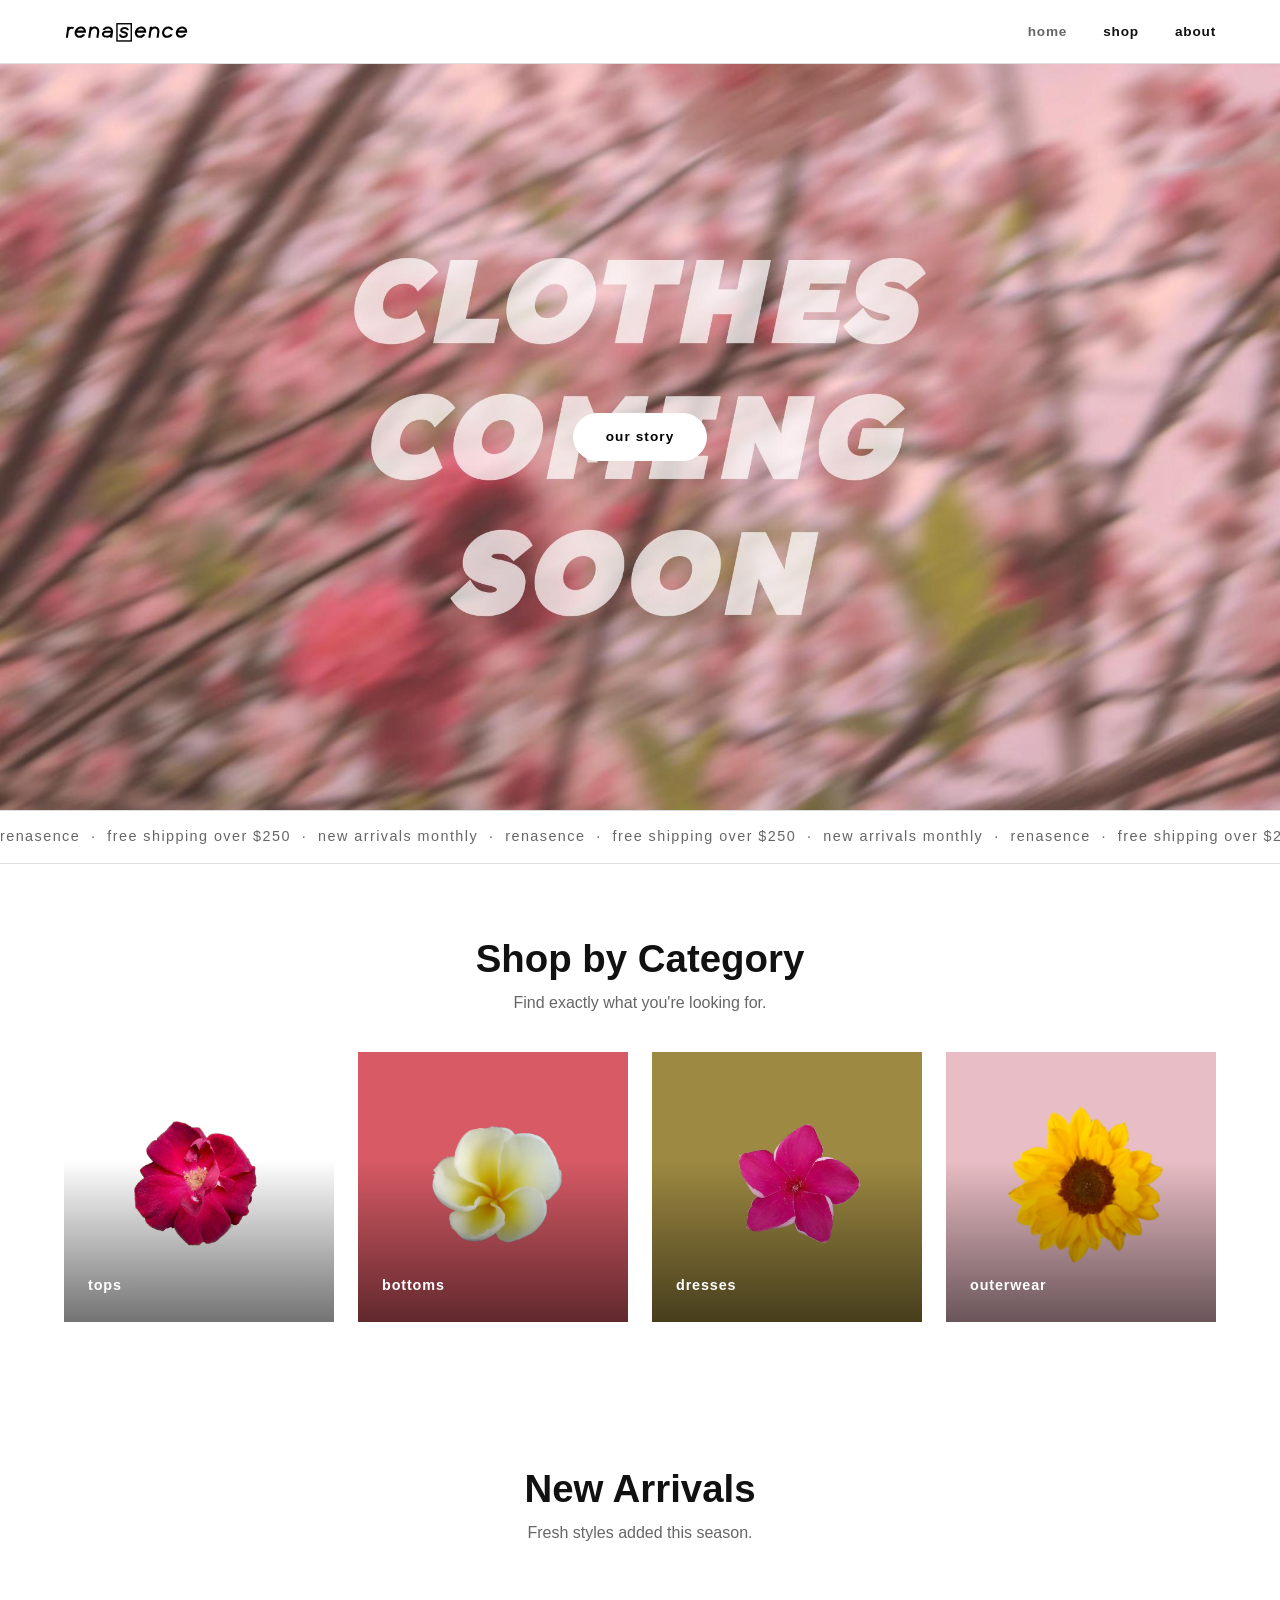
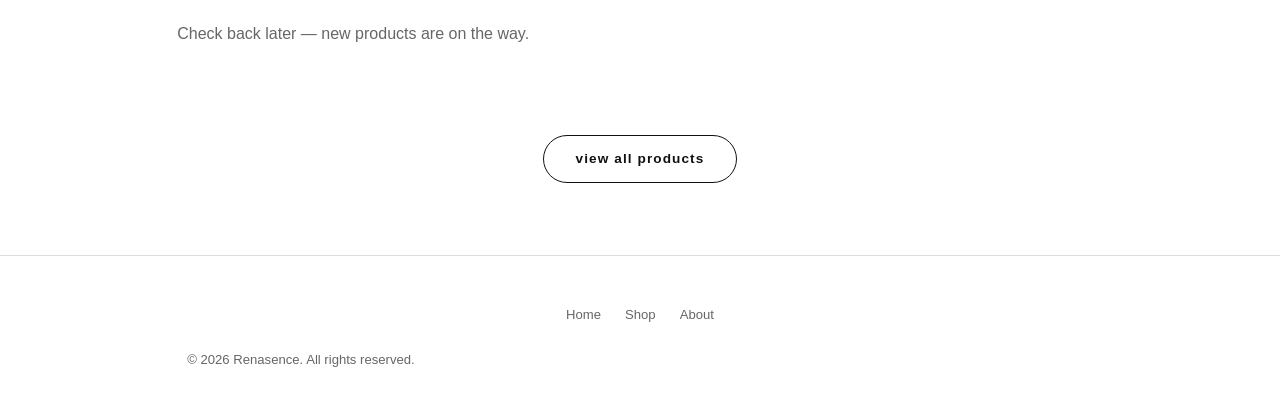
==== index.html @ adf79dcd "Update product card template and add no-results message Removed commented-out product card template " ====
<!DOCTYPE html>
<html lang="en">
<head>
  <meta charset="UTF-8">
  <meta name="viewport" content="width=device-width, initial-scale=1.0">

  <!-- Page title shown in the browser tab -->
  <title>Renasence</title>

  <!-- SEO description (shown in Google search results) -->
  <meta name="description" content="Discover Renasence's fashion with upcycled and carefully crafted clothing">

  <!-- Google Fonts — change these to any fonts you prefer.
       Visit fonts.google.com, pick fonts, and replace the URL below. -->
  <link rel="preconnect" href="https://fonts.googleapis.com">
  <link rel="preconnect" href="https://fonts.gstatic.com" crossorigin>
  <link href="https://fonts.googleapis.com/css2?family=Cormorant+Garamond:wght@300;400;500&family=Jost:wght@300;400;500&display=swap" rel="stylesheet">

  <!-- Shared styles — load first -->
  <link rel="stylesheet" href="style.css">
  <!-- Home-specific styles -->
  <link rel="stylesheet" href="home.css">

  <!-- Favicon: replace with your own icon file -->
  <!-- <link rel="icon" href="images/favicon.ico"> -->
</head>
<body>


  <!-- ============================================================
       NAVIGATION
       Shared across all pages. Update links to match your pages.
       .active class is added automatically by main.js
       ============================================================ -->
  <nav class="nav">
    <div class="container">

      <!-- Logo — links to home page. To resize, change height in style.css .nav-logo -->
      <a href="index.html" class="nav-brand" aria-label="Home">
        <img src="renasence_classic.svg" alt="Renasence" class="nav-logo">
      </a>

      <!-- Desktop navigation links -->
      <ul class="nav-links">
        <li><a href="index.html">Home</a></li>
        <li><a href="products.html">Shop</a></li>
        <li><a href="about.html">About</a></li>
        <!-- Add more pages here as needed -->
      </ul>

      <!-- Hamburger button — visible only on mobile -->
      <button class="nav-toggle" aria-label="Toggle navigation" aria-expanded="false">
        <span></span>
        <span></span>
        <span></span>
      </button>

    </div>
  </nav><!-- /nav -->


  <main>

    <!-- ============================================================
         HERO SECTION
         Full-screen banner. Replace the background-color in home.css
         with background-image: url('images/your-hero.jpg') and
         update the heading and paragraph text below.
         ============================================================ -->
    <section class="hero">
      <div class="hero-content">
        <div class="hero-actions">
          <!-- Primary CTA — links to the shop -->
          <!-- <a href="products.html" class="btn btn-light">Shop Now</a> -->
          <!-- Secondary CTA — optional; links to about page -->
          <a href="about.html" class="btn btn-light">Our Story</a>
        </div>
      </div>
    </section><!-- /hero -->


    <!-- ============================================================
         MARQUEE STRIP  (optional branding element)
         The text is doubled so the animation loops seamlessly.
         To remove this section, delete the entire <div> block.
         ============================================================ -->
    <div class="brand-strip" aria-hidden="true">
      <!-- Duplicate the text — CSS animation scrolls it left -->
      <span class="brand-strip-inner">
        Renasence &nbsp;·&nbsp; Free Shipping Over $250 &nbsp;·&nbsp; New Arrivals Monthly &nbsp;·&nbsp;
        Renasence &nbsp;·&nbsp; Free Shipping Over $250 &nbsp;·&nbsp; New Arrivals Monthly &nbsp;·&nbsp;
        Renasence &nbsp;·&nbsp; Free Shipping Over $250 &nbsp;·&nbsp; New Arrivals Monthly &nbsp;·&nbsp;
        Renasence &nbsp;·&nbsp; Free Shipping Over $250 &nbsp;·&nbsp; New Arrivals Monthly &nbsp;·&nbsp;
        Renasence &nbsp;·&nbsp; Free Shipping Over $250 &nbsp;·&nbsp; New Arrivals Monthly &nbsp;·&nbsp;
        Renasence &nbsp;·&nbsp; Free Shipping Over $250 &nbsp;·&nbsp; New Arrivals Monthly &nbsp;·&nbsp;
      </span>
    </div><!-- /brand-strip -->


    <!-- ============================================================
         FEATURED CATEGORIES
         Tiles that link to the products page with a category filter.
         Add or remove .category-tile elements as needed.
         ============================================================ -->
    <section class="section">
      <div class="container">

        <div class="section-title">
          <h2>Shop by Category</h2>
          <p>Find exactly what you're looking for.</p>
        </div>

        <div class="categories-grid">

          <!-- Each tile links to products.html with a ?category= query string.
               products.js reads this and pre-selects the matching filter.
               Replace the style="" background with a real image:
               style="background-image: url('images/cat-shirts.jpg')" -->

          <a href="products.html?category=shirts" class="category-tile">
            <!-- Optional: <img src="images/cat-shirts.jpg" alt="Shirts"> -->
            <img src="tops.svg" alt="tops">
            <span class="category-tile-label">Tops</span>
          </a>

          <a href="products.html?category=pants" class="category-tile">
            <img src="bottoms.svg" alt="bottoms">
            <span class="category-tile-label">Bottoms</span>
          </a>

          <a href="products.html?category=outerwear" class="category-tile">
            <img src="dresses.svg" alt="dresses">
            <span class="category-tile-label">Dresses</span>
          </a>

          <a href="products.html?category=accessories" class="category-tile">
            <img src="outerwear.svg" alt="outerwear">
            <span class="category-tile-label">Outerwear</span>
          </a>

          <!-- Add more category tiles here -->

        </div>
      </div>
    </section><!-- /featured categories -->


    <!-- ============================================================
         FEATURED PRODUCTS
         A hand-picked selection shown on the home page.
         These are static cards — they don't use the filter JS.
         To show dynamic filtered products here, move them to products.html.
         ============================================================ -->
    <section class="section featured-products">
      <div class="container">

        <div class="section-title">
          <h2>New Arrivals</h2>
          <p>Fresh styles added this season.</p>
        </div>

        <div class="grid">

          <!-- PRODUCT CARD TEMPLATE
               Copy this block and change the content for each product.
               The href links to the product detail page (if you build one)
               or directly to products.html for now. -->
<!-- Card examples
            <article class="card">
            
            <img class="card-image" src="" alt="Product name">
            <div class="card-body">
              <p class="card-title">Product Name</p>
              <p class="card-price">$00.00</p>
              
              <div class="card-tags">
                <span class="tag">Category</span>
                <span class="tag">Sub-type</span>
              </div>
            </div>
          </article>

          <article class="card">
            <img class="card-image" src="" alt="Product name">
            <div class="card-body">
              <p class="card-title">Product Name</p>
              <p class="card-price">$00.00</p>
              <div class="card-tags">
                <span class="tag">Category</span>
              </div>
            </div>
          </article>

          <article class="card">
            <img class="card-image" src="" alt="Product name">
            <div class="card-body">
              <p class="card-title">Product Name</p>
              <p class="card-price">$00.00</p>
              <div class="card-tags">
                <span class="tag">Category</span>
              </div>
            </div>
          </article>

          <article class="card">
            <img class="card-image" src="" alt="Product name">
            <div class="card-body">
              <p class="card-title">Product Name</p>
              <p class="card-price">$00.00</p>
              <div class="card-tags">
                <span class="tag">Category</span>
              </div>
            </div>
          </article>
-->
         <p class="no-results" style="grid-column: 1 / -1; text-align: center; padding: 40px 0;">
         Check back later — new products are on the way.
         </p>
          
        </div><!-- /grid -->

        <div style="text-align: center; margin-top: calc(var(--gap) * 2);">
          <a href="products.html" class="btn btn-outline">View All Products</a>
        </div>

      </div>
    </section><!-- /featured products -->

  </main><!-- /main -->


  <!-- ============================================================
       FOOTER
       Shared across all pages. Update links and text as needed.
       ============================================================ -->
  <footer class="footer">
    <div class="container">

      <nav class="footer-links">
        <a href="index.html">Home</a>
        <a href="products.html">Shop</a>
        <a href="about.html">About</a>
        <!-- Add: Contact, FAQ, Returns, Instagram, etc. -->
      </nav>

      <!-- Update year and brand name -->
      <p>&copy; 2026 Renasence. All rights reserved.</p>

    </div>
  </footer><!-- /footer -->


  <!-- Scripts — load at the bottom so HTML renders first -->
  <!-- preview-inject.js: only does something when loaded inside the admin preview iframe -->
  <script src="preview-inject.js"></script>
  <script src="main.js"></script>

</body>
</html>
---- style.css ----
/* ============================================================
   style.css — Global Styles
   Applies to all pages. Change variables here to restyle
   the entire site at once.
   ============================================================ */


/* ------------------------------------------------------------
   CSS CUSTOM PROPERTIES (variables)
   Change these to instantly restyle the whole site.
   ------------------------------------------------------------ */
:root {
  /* --- Colors --- */
  --color-bg:         #ffffff;   /* Page background */
  --color-text:       #111111;   /* Primary text */
  --color-muted:      #666666;   /* Secondary / caption text */
  --color-border:     #dddddd;   /* Borders and dividers */
  --color-accent:     #111111;   /* Buttons, links, highlights */
  --color-accent-hover: #444444; /* Hover state for accent */
  --color-surface:    #f5f5f5;   /* Cards, input backgrounds */

  /* --- Typography --- */
  --font-heading: Arial, sans-serif; /* Display / headings */
  --font-body:    Arial, sans-serif; /* Body copy */

  /* --- Sizing & Spacing --- */
  --max-width:    1200px;   /* Maximum content width */
  --nav-height:   64px;     /* Height of the top navigation bar */
  --gap:          24px;     /* Standard spacing unit */
  --radius:       4px;      /* Border radius for cards */
  --btn-radius:   100px;     /* Border radius for buttons */

  /* --- Transitions --- */
  --transition: 0.2s ease;
}


/* ------------------------------------------------------------
   RESET & BASE
   Removes browser default styles for consistency.
   ------------------------------------------------------------ */
*, *::before, *::after {
  box-sizing: border-box;
  margin: 0;
  padding: 0;
}

html {
  scroll-behavior: smooth;
}

body {
  font-family: var(--font-body);
  font-size: 16px;
  line-height: 1.6;
  color: var(--color-text);
  background-color: var(--color-bg);
}

img {
  display: block;
  max-width: 100%;
  height: auto;
}

a {
  color: inherit;
  text-decoration: none;
}

ul, ol {
  list-style: none;
}

button {
  cursor: pointer;
  font-family: var(--font-body);
  border: none;
  background: none;
}


/* ------------------------------------------------------------
   TYPOGRAPHY HELPERS
   ------------------------------------------------------------ */
h1, h2, h3, h4 {
  font-family: var(--font-heading);
  font-weight: bold;          /* Cormorant looks best at regular weight */
  line-height: 1.2;
}

h1 { font-size: clamp(2.4rem, 5vw, 4rem); }   /* clamp: min, preferred, max */
h2 { font-size: clamp(1.8rem, 3vw, 2.6rem); }
h3 { font-size: clamp(1.2rem, 2vw, 1.6rem); }
h4 { font-size: 1rem; text-transform: uppercase; letter-spacing: 0.1em; }

p {
  max-width: 65ch;  /* Limits line length for readability */
  color: var(--color-muted);
}


/* ------------------------------------------------------------
   LAYOUT UTILITIES
   ------------------------------------------------------------ */

/* Centers content and sets max width */
.container {
  width: 100%;
  max-width: var(--max-width);
  margin-inline: auto;     /* Centers horizontally */
  padding-inline: var(--gap);
}

/* Simple flex row with a gap */
.flex-row {
  display: flex;
  align-items: center;
  gap: var(--gap);
}

/* Section padding — used on all page sections */
.section {
  padding-block: calc(var(--gap) * 3);  /* Top and bottom padding */
}

.section-title {
  margin-bottom: calc(var(--gap) * 1.5);
  text-align: center;
}

.section-title p {
  margin-inline: auto;   /* Centers the paragraph under the heading */
  margin-top: 0.5rem;
}


/* ------------------------------------------------------------
   BUTTONS
   ------------------------------------------------------------ */

/* Primary filled button */
.btn {
  display: inline-block;
  padding: 0.75rem 2rem;
  font-size: 0.85rem;
  font-weight: bold;
  font-family: var(--font-body);
  letter-spacing: 0.08em;
  text-transform: lowercase;
  background-color: var(--color-accent);
  color: var(--color-bg);
  border: 1px solid var(--color-accent);
  border-radius: var(--btn-radius);
  transition: background-color var(--transition), color var(--transition);
}

.btn:hover {
  background-color: var(--color-accent-hover);
  border-color: var(--color-accent-hover);
}

/* Ghost / outline button variant */
.btn-outline {
  background-color: transparent;
  color: var(--color-accent);
}

.btn-outline:hover {
  background-color: var(--color-accent);
  color: var(--color-bg);
}

.btn-light {
   background-color: white;
   border-color: white;
   color:black;
}

.btn-light:hover {
   background-color: #e0e0e0;
   border-color: #e0e0e0;
}

.btn-lightoutline {
  background-color: transparent;
  border-color: white;
  color: white;
}

.btn-lightoutline:hover {
  background-color: var(--color-accent);
  color: var(--color-bg);
}

/* ------------------------------------------------------------
   NAVIGATION
   Sticky top bar present on all pages.
   ------------------------------------------------------------ */
.nav {
  position: sticky;
  top: 0;
  z-index: 100;                     /* Sits above page content */
  height: var(--nav-height);
  background-color: var(--color-bg);
  border-bottom: 1px solid var(--color-border);
}

.nav .container {
  height: 100%;
  display: flex;
  align-items: center;
  justify-content: space-between;
}

/* Brand / logo link — wraps the SVG image */
.nav-brand {
  display: flex;
  align-items: center;
  line-height: 0;        /* Removes extra inline spacing around the img */
}

/* SVG logo — sized to fit the nav bar with breathing room.
   To resize the logo, change the height value here only.
   Width stays auto so the aspect ratio is always preserved. */
.nav-logo {
  height: 25px;          /* ← adjust this to resize the logo */
  width: auto;
  display: block;
}

/* Slight reduction on very small screens */
@media (max-width: 380px) {
  .nav-logo { height: 28px; }
}

/* Navigation links list */
.nav-links {
  display: flex;
  gap: calc(var(--gap) * 1.5);
  font-size: 0.85rem;
  letter-spacing: 0.06em;
  text-transform: lowercase;
  font-weight: bold;
}

.nav-links a {
  transition: color var(--transition);
}

.nav-links a:hover,
.nav-links a.active {    /* Add class="active" to the current page link */
  color: var(--color-muted);
}

/* Mobile hamburger button — hidden by default */
.nav-toggle {
  display: none;
  flex-direction: column;
  gap: 5px;
}

.nav-toggle span {
  display: block;
  width: 24px;
  height: 2px;
  background-color: var(--color-text);
  transition: transform var(--transition), opacity var(--transition);
}


/* ------------------------------------------------------------
   FOOTER
   Shared footer at the bottom of every page.
   ------------------------------------------------------------ */
.footer {
  border-top: 1px solid var(--color-border);
  padding-block: calc(var(--gap) * 2);
  text-align: center;
  font-size: 0.82rem;
  color: var(--color-muted);
}

.footer-links {
  display: flex;
  justify-content: center;
  gap: var(--gap);
  margin-bottom: var(--gap);
}

.footer-links a:hover {
  text-decoration: underline;
}


/* ------------------------------------------------------------
   CARDS — used for products and any grid content
   ------------------------------------------------------------ */
.card {
  background-color: var(--color-bg);
  border: 1px solid var(--color-border);
  border-radius: var(--radius);
  overflow: hidden;
  transition: box-shadow var(--transition);
}

.card:hover {
  box-shadow: 0 4px 20px rgba(0, 0, 0, 0.08);
}

.card-image {
  width: 100%;
  aspect-ratio: 3 / 4;    /* Portrait ratio — change to 1/1 for square */
  object-fit: cover;       /* Crops image to fill the space */
  background-color: var(--color-surface);  /* Placeholder color */
}

.card-body {
  padding: var(--gap);
}

.card-title {
  font-size: 1rem;
  font-weight: 500;
  margin-bottom: 0.25rem;
}

.card-price {
  font-size: 0.9rem;
  color: var(--color-muted);
}

/* Tag chips shown on product cards */
.card-tags {
  display: flex;
  flex-wrap: wrap;
  gap: 6px;
  margin-top: 0.5rem;
}

.tag {
  font-size: 0.72rem;
  letter-spacing: 0.04em;
  text-transform: uppercase;
  padding: 2px 8px;
  border: 1px solid var(--color-border);
  border-radius: 100px;   /* Pill shape */
  color: var(--color-muted);
}


/* ------------------------------------------------------------
   GRID — responsive product/content grid
   ------------------------------------------------------------ */
.grid {
  display: grid;
  /* Auto-fill columns; each at least 240px wide */
  grid-template-columns: repeat(auto-fill, minmax(240px, 1fr));
  gap: var(--gap);
}


/* ------------------------------------------------------------
   FORMS — filters, inputs, selects
   ------------------------------------------------------------ */
.form-group {
  display: flex;
  flex-direction: column;
  gap: 6px;
}

.form-group label {
  font-size: 0.78rem;
  letter-spacing: 0.06em;
  text-transform: uppercase;
  color: var(--color-muted);
}

input[type="text"],
input[type="email"],
input[type="number"],
select,
textarea {
  font-family: var(--font-body);
  font-size: 0.9rem;
  padding: 0.6rem 0.8rem;
  border: 1px solid var(--color-border);
  border-radius: var(--radius);
  background-color: var(--color-surface);
  color: var(--color-text);
  width: 100%;
  transition: border-color var(--transition);
}

input:focus,
select:focus,
textarea:focus {
  outline: none;
  border-color: var(--color-accent);
}


/* ------------------------------------------------------------
   DIVIDER
   ------------------------------------------------------------ */
.divider {
  border: none;
  border-top: 1px solid var(--color-border);
  margin-block: calc(var(--gap) * 2);
}


/* ------------------------------------------------------------
   RESPONSIVE — Mobile breakpoint at 768px
   ------------------------------------------------------------ */
@media (max-width: 768px) {

  /* Stack nav links into a dropdown */
  .nav-links {
    display: none;
    position: absolute;
    top: var(--nav-height);
    left: 0;
    right: 0;
    flex-direction: column;
    background-color: var(--color-bg);
    border-bottom: 1px solid var(--color-border);
    padding: var(--gap);
    gap: var(--gap);
  }

  /* JS adds this class to show the menu */
  .nav-links.open {
    display: flex;
  }

  .nav-toggle {
    display: flex;   /* Show hamburger on mobile */
  }

  /* 2-column grid on mobile instead of auto-fill */
  .grid {
    grid-template-columns: repeat(2, 1fr);
  }
}

@media (max-width: 480px) {
  .grid {
    grid-template-columns: 1fr;   /* Single column on very small screens */
  }
}
---- home.css ----
/* ============================================================
   home.css — Styles specific to index.html (Home page)
   Import AFTER style.css
   ============================================================ */


/* ------------------------------------------------------------
   HERO SECTION
   Full-viewport banner at the top of the home page.
   ------------------------------------------------------------ */
.hero {
  min-height: calc(90vh - var(--nav-height));  /* Nearly full screen */
  display: flex;
  align-items: center;
  justify-content: center;
  text-align: center;

  /* --- Background ---
     Replace this with your hero image:
     background-image: url('images/hero.jpg');
     background-size: cover;
     background-position: center;
  */
  background-image: url("hero.jpg");
  background-size: cover;
  background-position: center;
  /* background-color: var(--color-surface);   Placeholder — remove when using an image */
}

.hero-content {
  max-width: 640px;
  padding: var(--gap);
}

.hero-content h1 {
  margin-bottom: 1rem;
}

.hero-content p {
  margin-inline: auto;   /* Centers the constrained paragraph */
  margin-bottom: 2rem;
  font-size: 1.05rem;
}

/* Stacked button pair */
.hero-actions {
  display: flex;
  gap: var(--gap);
  justify-content: center;
  flex-wrap: wrap;    /* Stacks on very small screens */
}


/* ------------------------------------------------------------
   FEATURED CATEGORIES SECTION
   A small grid of category tiles linking to filtered products.
   ------------------------------------------------------------ */
.categories-grid {
  display: grid;
  grid-template-columns: repeat(auto-fit, minmax(200px, 1fr));
  gap: var(--gap);
  width: 100%;
}

.category-tile {
  position: relative;
  aspect-ratio: 1 / 1;
  border-radius: 0; /* Added a fallback */
  overflow: hidden;
  display: flex;
  align-items: flex-end;
  text-decoration: none;
  color: #ffffff;
  background-color: #1a1a1a; /* Temporary dark background to test contrast */
}

.category-tile img {
  position: absolute;
  inset: 0;
  width: 100%;
  height: 100%;
  object-fit: cover;
  z-index: 0;
  /* Prevents the SVG from overriding layout bounds */
  max-width: 100%;
  max-height: 100%; 
}

.category-tile::after {
  content: '';
  position: absolute;
  inset: 0; 
  background: linear-gradient(to top, rgba(0,0,0,0.55) 0%, transparent 60%);
  pointer-events: none;
  z-index: 1;        /* Sits on top of the image */
}

.category-tile-label {
  position: relative;
  z-index: 2;
  padding: var(--gap, 1rem); /* Added a fallback */
  font-size: 0.9rem;
  font-weight: bold;
  letter-spacing: 0.06em;
  text-transform: lowercase;
  
  /* Forces the span to behave like a full-width block inside the flexbox */
  display: block;
  width: 100%;
  box-sizing: border-box;
}

.category-tile:hover img,
.category-tile:hover {
  opacity: 0.9;
}


/* ------------------------------------------------------------
   FEATURED PRODUCTS SECTION
   Shows a small selection of products on the home page.
   Uses the shared .grid and .card styles from style.css.
   ------------------------------------------------------------ */
.featured-products {
  /* No special layout needed; relies on .grid in style.css */
}


/* ------------------------------------------------------------
   BRAND STRIP / MARQUEE  (optional)
   A simple text banner between sections.
   Remove this section if you don't want it.
   ------------------------------------------------------------ */
.brand-strip {
  overflow: hidden;
  border-top: 1px solid var(--color-border);
  border-bottom: 1px solid var(--color-border);
  padding-block: 0.9rem;
  white-space: nowrap;      /* Keeps text on one line for marquee effect */
  font-family: var(--font-heading);
  font-size: 0.9rem;
  letter-spacing: 0.1em;
  text-transform: lowercase;
  color: var(--color-muted);
}

/* The inner span scrolls via a CSS animation */
.brand-strip-inner {
  display: inline-block;
  animation: marquee 18s linear infinite;
}

/* Pause the scroll on hover */
.brand-strip:hover .brand-strip-inner {
  animation-play-state: paused;
}

@keyframes marquee {
  from { transform: translateX(0); }
  to   { transform: translateX(-50%); }  /* -50% works when content is doubled in HTML */
}
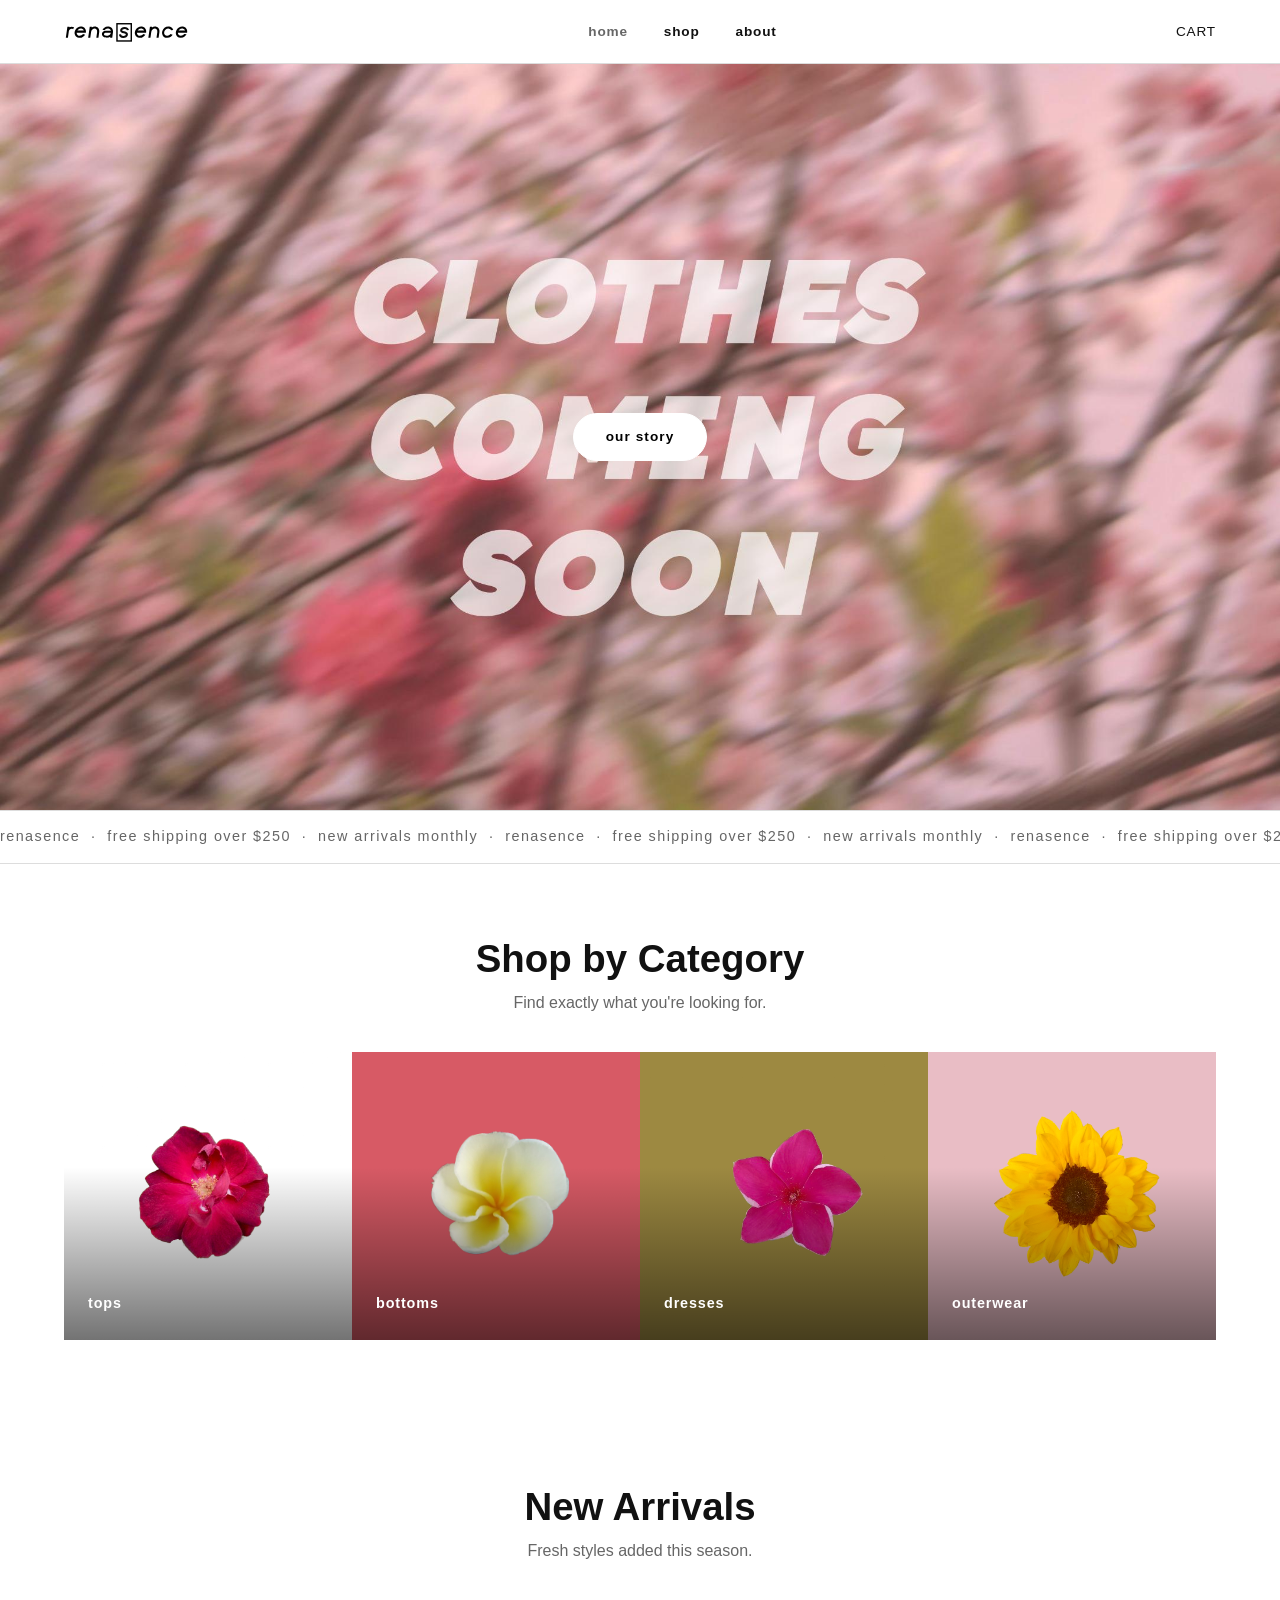
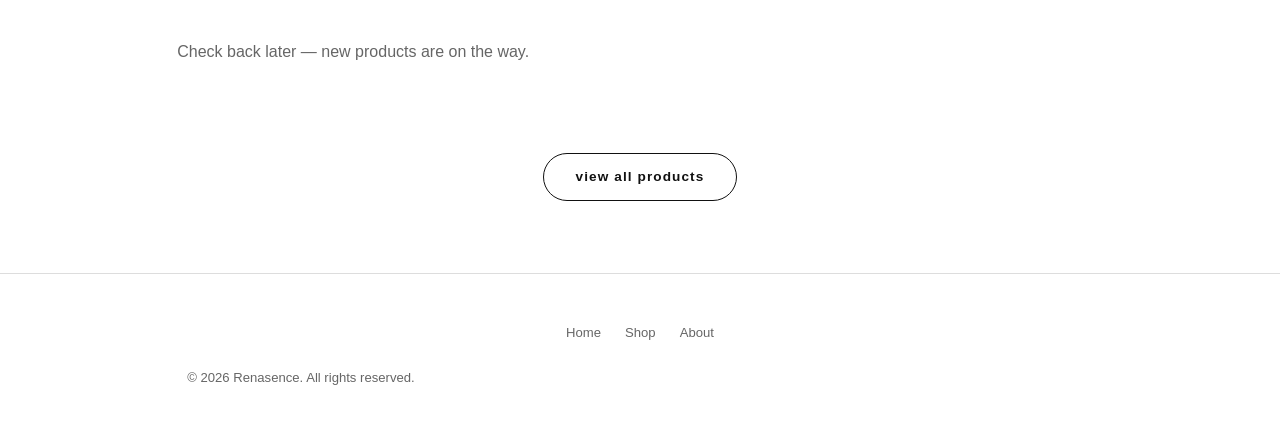
==== commit 03868ea1: "Add cart button to navigation Added a cart button that opens the cart drawer." ====
--- a/index.html
+++ b/index.html
@@ -47,7 +47,11 @@
         <li><a href="about.html">About</a></li>
         <!-- Add more pages here as needed -->
       </ul>
-
+<!-- Cart button — opens the cart drawer -->
+      <button class="cart-nav-btn" onclick="Cart.open()" aria-label="Open cart">
+        Cart
+        <span class="cart-badge" id="cart-badge" aria-live="polite"></span>
+      </button>
       <!-- Hamburger button — visible only on mobile -->
       <button class="nav-toggle" aria-label="Toggle navigation" aria-expanded="false">
         <span></span>
--- a/style.css
+++ b/style.css
@@ -359,6 +359,12 @@
   gap: var(--gap);
 }
 
+.no-results {
+  grid-column: 1 / -1;
+  text-align: center;
+  padding-block: calc(var(--gap) * 3);
+  color: var(--color-muted);
+}
 
 /* ------------------------------------------------------------
    FORMS — filters, inputs, selects
@@ -449,3 +455,332 @@
     grid-template-columns: 1fr;   /* Single column on very small screens */
   }
 }
+
+/* ============================================================
+   CART DRAWER
+   Desktop: slides in from the right as a side panel.
+   Mobile:  appears as a centered modal overlay.
+   ============================================================ */
+
+/* Dark overlay behind the cart — covers the whole page */
+.cart-overlay {
+  display: none;
+  position: fixed;
+  inset: 0;                          /* Covers entire viewport */
+  background: rgba(0, 0, 0, 0.4);
+  z-index: 500;
+  opacity: 0;
+  transition: opacity 0.25s ease;
+}
+
+.cart-overlay.open {
+  display: block;
+  opacity: 1;
+}
+
+/* The cart panel itself */
+.cart-drawer {
+  position: fixed;
+  top: 0;
+  right: 0;
+  height: 100%;
+  width: 420px;                      /* ← change drawer width here */
+  max-width: 100%;
+  background: var(--color-bg);
+  border-left: 1px solid var(--color-border);
+  z-index: 501;                      /* Above the overlay */
+  display: flex;
+  flex-direction: column;
+  transform: translateX(100%);       /* Hidden off-screen to the right */
+  transition: transform 0.3s ease;
+}
+
+.cart-drawer.open {
+  transform: translateX(0);          /* Slides in */
+}
+
+/* Header row: "Your Cart" title + close button */
+.cart-header {
+  display: flex;
+  align-items: center;
+  justify-content: space-between;
+  padding: var(--gap);
+  border-bottom: 1px solid var(--color-border);
+  flex-shrink: 0;                    /* Never shrinks — always visible */
+}
+
+.cart-header h2 {
+  font-family: var(--font-heading);
+  font-size: 1.4rem;
+  font-weight: 400;
+}
+
+.cart-item-count {
+  font-size: 0.8rem;
+  color: var(--color-muted);
+  margin-left: 0.5rem;
+}
+
+/* × close button */
+.cart-close {
+  font-size: 1.4rem;
+  line-height: 1;
+  color: var(--color-muted);
+  background: none;
+  border: none;
+  cursor: pointer;
+  padding: 4px 8px;
+  border-radius: var(--radius);
+  transition: color var(--transition), background var(--transition);
+}
+
+.cart-close:hover {
+  color: var(--color-text);
+  background: var(--color-surface);
+}
+
+/* Scrollable list of cart items */
+.cart-items {
+  flex: 1;                           /* Takes remaining height between header and footer */
+  overflow-y: auto;
+  padding: var(--gap);
+}
+
+/* Empty cart message */
+.cart-empty {
+  text-align: center;
+  padding: 60px 24px;
+  color: var(--color-muted);
+  font-size: 0.9rem;
+  line-height: 1.7;
+}
+
+.cart-empty p:first-child {
+  font-size: 1.1rem;
+  margin-bottom: 0.5rem;
+  color: var(--color-text);
+}
+
+/* Individual cart item row */
+.cart-item {
+  display: grid;
+  grid-template-columns: 72px 1fr auto;  /* Thumbnail | details | delete btn */
+  gap: 12px;
+  align-items: start;
+  padding-block: var(--gap);
+  border-bottom: 1px solid var(--color-border);
+}
+
+.cart-item:last-child {
+  border-bottom: none;
+}
+
+/* Product thumbnail in cart */
+.cart-item-img {
+  width: 72px;
+  height: 90px;                      /* Portrait crop — matches card ratio */
+  object-fit: cover;
+  border-radius: var(--radius);
+  background: var(--color-surface);  /* Shows if image is missing */
+}
+
+/* Text block: name, options, price */
+.cart-item-details {
+  display: flex;
+  flex-direction: column;
+  gap: 4px;
+}
+
+.cart-item-name {
+  font-size: 0.9rem;
+  font-weight: 500;
+  line-height: 1.3;
+}
+
+/* Size / color line */
+.cart-item-options {
+  font-size: 0.78rem;
+  color: var(--color-muted);
+}
+
+.cart-item-price {
+  font-size: 0.88rem;
+  color: var(--color-muted);
+  margin-top: 4px;
+}
+
+/* Quantity controls: − count + */
+.cart-item-qty {
+  display: flex;
+  align-items: center;
+  gap: 8px;
+  margin-top: 8px;
+}
+
+.cart-qty-btn {
+  width: 26px;
+  height: 26px;
+  border: 1px solid var(--color-border);
+  border-radius: var(--radius);
+  background: var(--color-surface);
+  font-size: 1rem;
+  display: flex;
+  align-items: center;
+  justify-content: center;
+  cursor: pointer;
+  transition: background var(--transition);
+}
+
+.cart-qty-btn:hover {
+  background: var(--color-border);
+}
+
+.cart-qty-value {
+  font-size: 0.85rem;
+  min-width: 20px;
+  text-align: center;
+}
+
+/* Delete (×) button for each item */
+.cart-item-delete {
+  font-size: 1rem;
+  color: var(--color-muted);
+  background: none;
+  border: none;
+  cursor: pointer;
+  padding: 2px 4px;
+  line-height: 1;
+  transition: color var(--transition);
+  flex-shrink: 0;
+}
+
+.cart-item-delete:hover {
+  color: var(--color-text);
+}
+
+/* Footer: subtotal + checkout button */
+.cart-footer {
+  padding: var(--gap);
+  border-top: 1px solid var(--color-border);
+  flex-shrink: 0;                    /* Always visible — never scrolls away */
+}
+
+.cart-subtotal {
+  display: flex;
+  justify-content: space-between;
+  align-items: baseline;
+  margin-bottom: 6px;
+}
+
+.cart-subtotal-label {
+  font-size: 0.82rem;
+  letter-spacing: 0.06em;
+  text-transform: uppercase;
+  color: var(--color-muted);
+}
+
+.cart-subtotal-amount {
+  font-size: 1.15rem;
+  font-family: var(--font-heading);
+}
+
+.cart-subtotal-note {
+  font-size: 0.75rem;
+  color: var(--color-muted);
+  margin-bottom: var(--gap);
+}
+
+/* Checkout button — full width */
+.cart-checkout-btn {
+  display: block;
+  width: 100%;
+  padding: 0.9rem;
+  font-family: var(--font-body);
+  font-size: 0.85rem;
+  letter-spacing: 0.1em;
+  text-transform: uppercase;
+  background: var(--color-accent);
+  color: var(--color-bg);
+  border: none;
+  border-radius: var(--radius);
+  cursor: pointer;
+  transition: background var(--transition);
+}
+
+.cart-checkout-btn:hover {
+  background: var(--color-accent-hover);
+}
+
+
+/* ---- Cart nav button ---- */
+.cart-nav-btn {
+  background: none;
+  border: none;
+  cursor: pointer;
+  font-family: var(--font-body);
+  font-size: 0.85rem;
+  letter-spacing: 0.06em;
+  text-transform: uppercase;
+  color: var(--color-text);
+  display: flex;
+  align-items: center;
+  gap: 6px;
+  position: relative;               /* Needed for the badge */
+  transition: color var(--transition);
+}
+
+.cart-nav-btn:hover {
+  color: var(--color-muted);
+}
+
+/* Red badge showing item count — hidden when cart is empty */
+.cart-badge {
+  display: none;                     /* JS shows this when count > 0 */
+  position: absolute;
+  top: -6px;
+  right: -10px;
+  background: var(--color-accent);
+  color: var(--color-bg);
+  font-size: 0.6rem;
+  font-weight: 700;
+  width: 16px;
+  height: 16px;
+  border-radius: 50%;
+  align-items: center;
+  justify-content: center;
+  line-height: 1;
+}
+
+.cart-badge.visible {
+  display: flex;
+}
+
+
+/* ============================================================
+   RESPONSIVE — Mobile: centered modal instead of side drawer
+   ============================================================ */
+@media (max-width: 768px) {
+  .cart-drawer {
+    /* On mobile, center it instead of sliding from the right */
+    top: 50%;
+    right: auto;
+    left: 50%;
+    height: auto;
+    max-height: 85vh;               /* Leaves a little space at top/bottom */
+    width: 92vw;                    /* Nearly full width on phone */
+    border: 1px solid var(--color-border);
+    border-radius: var(--radius);
+    box-shadow: 0 8px 40px rgba(0, 0, 0, 0.2);
+    /* Start centered but scaled down (for open animation) */
+    transform: translate(-50%, -50%) scale(0.96);
+    transition: transform 0.25s ease, opacity 0.25s ease;
+    opacity: 0;
+    pointer-events: none;
+  }
+
+  .cart-drawer.open {
+    transform: translate(-50%, -50%) scale(1);
+    opacity: 1;
+    pointer-events: auto;
+  }
+}
--- a/home.css
+++ b/home.css
@@ -56,11 +56,25 @@
    FEATURED CATEGORIES SECTION
    A small grid of category tiles linking to filtered products.
    ------------------------------------------------------------ */
+/* 1. Base Grid Setup (No gaps, full width) */
 .categories-grid {
   display: grid;
-  grid-template-columns: repeat(auto-fit, minmax(200px, 1fr));
-  gap: var(--gap);
+  gap: 0; /* Changed from var(--gap) to 0 to completely remove gaps */
   width: 100%;
+}
+
+/* 2. Vertical Viewing (Portrait - Mobile/Tablets held vertically) */
+@media (orientation: portrait) {
+  .categories-grid {
+    grid-template-columns: repeat(2, 1fr); /* Exactly 2 per row */
+  }
+}
+
+/* 3. Horizontal Viewing (Landscape - Desktops/Tablets held horizontally) */
+@media (orientation: landscape) {
+  .categories-grid {
+    grid-template-columns: repeat(4, 1fr); /* Exactly 4 per row */
+  }
 }
 
 .category-tile {
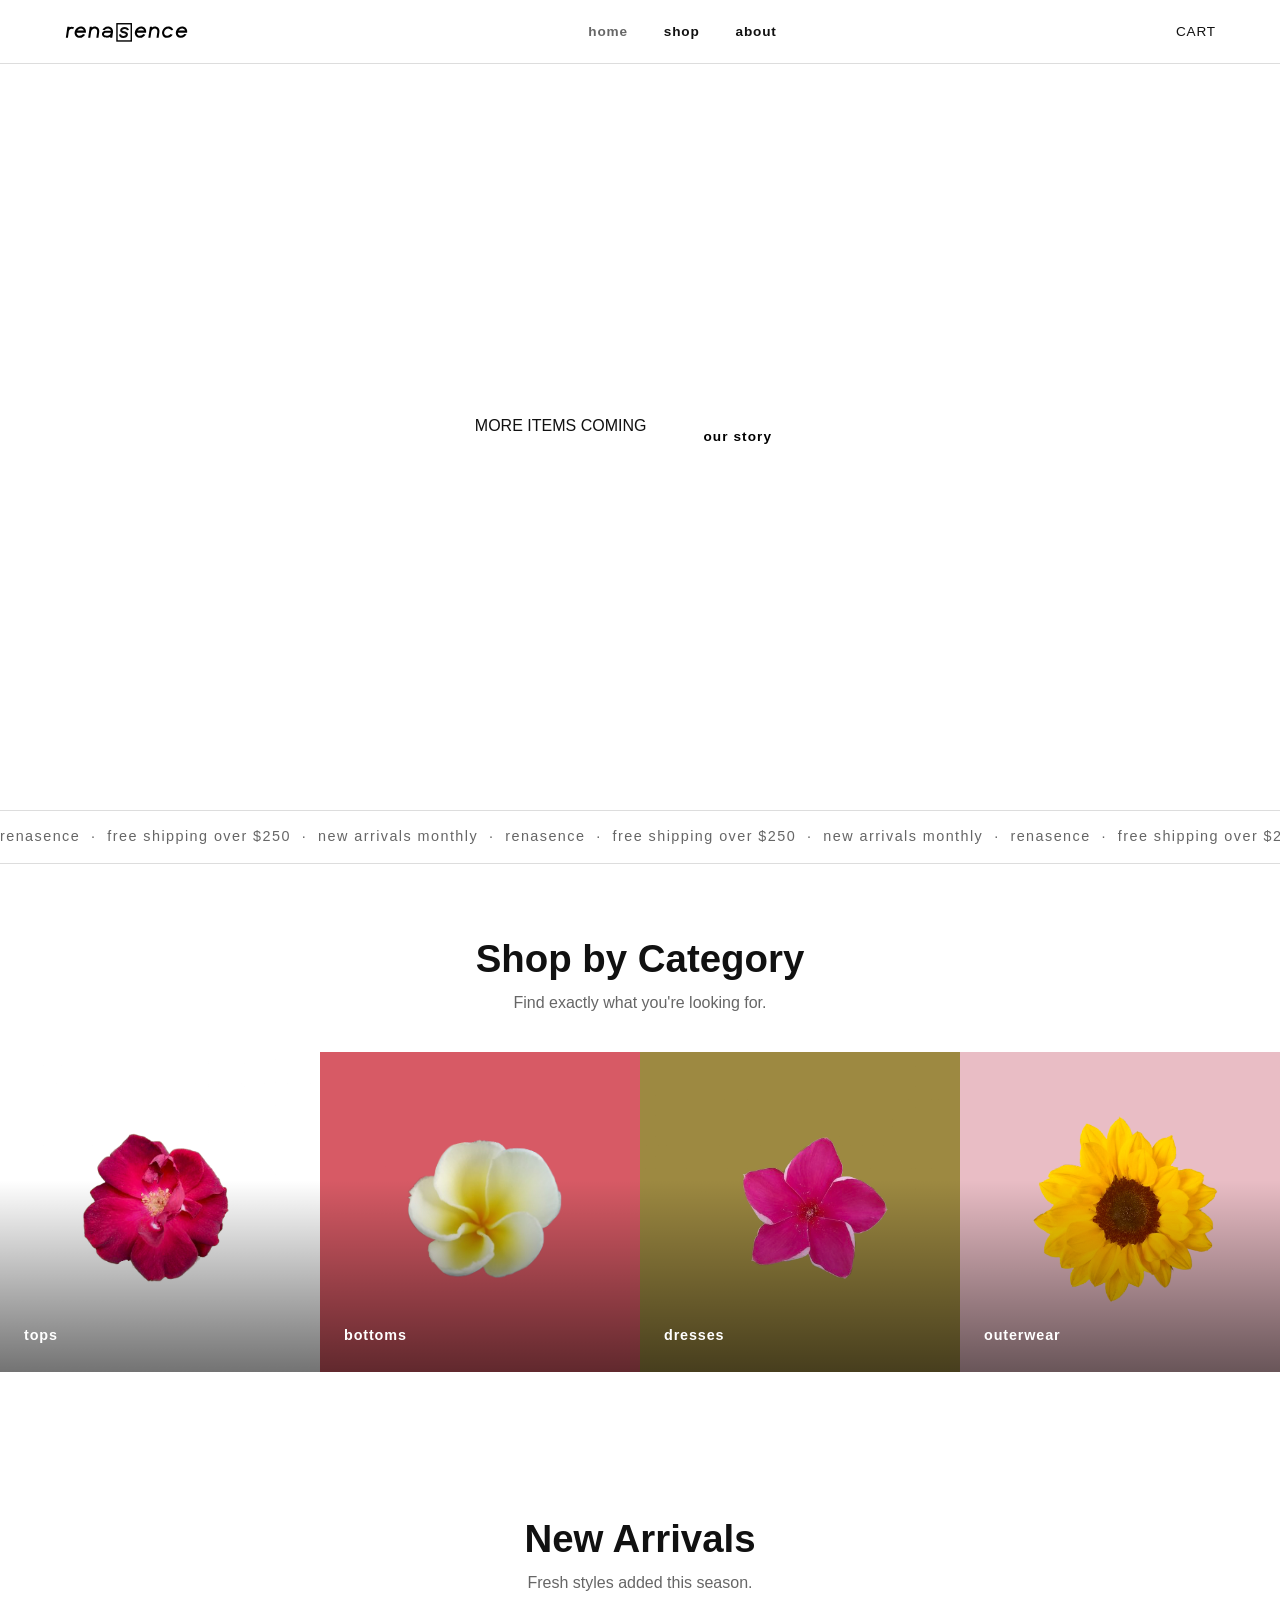
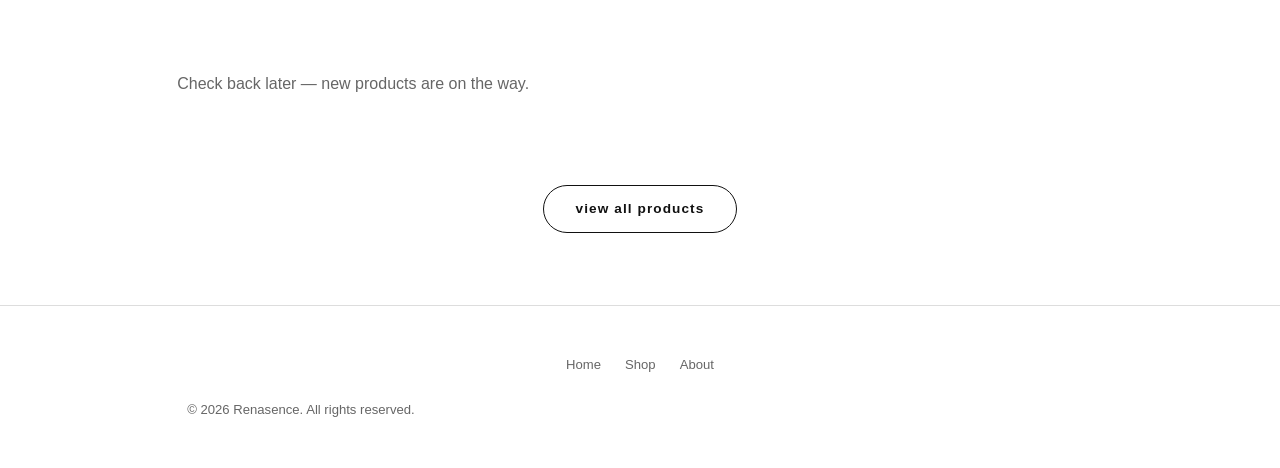
==== commit e0ed5e22: "Change font to Red Hat Display in index.html Updated Google Fonts link to use Red Hat Display." ====
--- a/index.html
+++ b/index.html
@@ -14,7 +14,7 @@
        Visit fonts.google.com, pick fonts, and replace the URL below. -->
   <link rel="preconnect" href="https://fonts.googleapis.com">
   <link rel="preconnect" href="https://fonts.gstatic.com" crossorigin>
-  <link href="https://fonts.googleapis.com/css2?family=Cormorant+Garamond:wght@300;400;500&family=Jost:wght@300;400;500&display=swap" rel="stylesheet">
+  <link href="https://fonts.googleapis.com/css2?family=Red+Hat+Display:ital,wght@0,300..900;1,300..900&display=swap" rel="stylesheet">
 
   <!-- Shared styles — load first -->
   <link rel="stylesheet" href="style.css">
@@ -74,6 +74,11 @@
     <section class="hero">
       <div class="hero-content">
         <div class="hero-actions">
+          <div class="staggered-text">
+            <span class="line-1">MORE</span>
+            <span class="line-2">ITEMS</span>
+            <span class="line-3">COMING</span>
+          </div>
           <!-- Primary CTA — links to the shop -->
           <!-- <a href="products.html" class="btn btn-light">Shop Now</a> -->
           <!-- Secondary CTA — optional; links to about page -->
@@ -253,7 +258,44 @@
     </div>
   </footer><!-- /footer -->
 
-
+<!-- ============================================================
+       CART DRAWER
+       Shared across all pages. Populated by Cart in main.js.
+       ============================================================ -->
+  <div class="cart-overlay" id="cart-overlay"></div>
+
+  <div class="cart-drawer" id="cart-drawer" role="dialog" aria-label="Shopping cart" aria-modal="true">
+
+    <div class="cart-header">
+      <div>
+        <h2>Your Cart <span class="cart-item-count" id="cart-item-count"></span></h2>
+      </div>
+      <button class="cart-close" onclick="Cart.close()" aria-label="Close cart">✕</button>
+    </div>
+
+    <!-- Cart item list — populated by Cart.renderCartItems() in main.js -->
+    <div class="cart-items" id="cart-items">
+      <div class="cart-empty">
+        <p>Your cart is empty.</p>
+        <p>Add a product from the shop to get started.</p>
+      </div>
+    </div>
+
+    <div class="cart-footer">
+      <div class="cart-subtotal">
+        <span class="cart-subtotal-label">Subtotal</span>
+        <span class="cart-subtotal-amount" id="cart-subtotal-amount">$0.00</span>
+      </div>
+      <p class="cart-subtotal-note">Shipping and taxes calculated at checkout.</p>
+
+      <!-- Replace onclick with your checkout integration when ready -->
+      <button class="cart-checkout-btn" onclick="alert('Connect your checkout here — Shopify, Stripe, Gumroad, etc.')">
+        Proceed to Checkout
+      </button>
+    </div>
+
+  </div>
+  
   <!-- Scripts — load at the bottom so HTML renders first -->
   <!-- preview-inject.js: only does something when loaded inside the admin preview iframe -->
   <script src="preview-inject.js"></script>
--- a/home.css
+++ b/home.css
@@ -60,7 +60,12 @@
 .categories-grid {
   display: grid;
   gap: 0; /* Changed from var(--gap) to 0 to completely remove gaps */
-  width: 100%;
+  width: 100vw;
+  position: relative;
+  left: 50%;
+  right: 50%;
+  margin-left: -50vw;
+  margin-right: -50vw;
 }
 
 /* 2. Vertical Viewing (Portrait - Mobile/Tablets held vertically) */
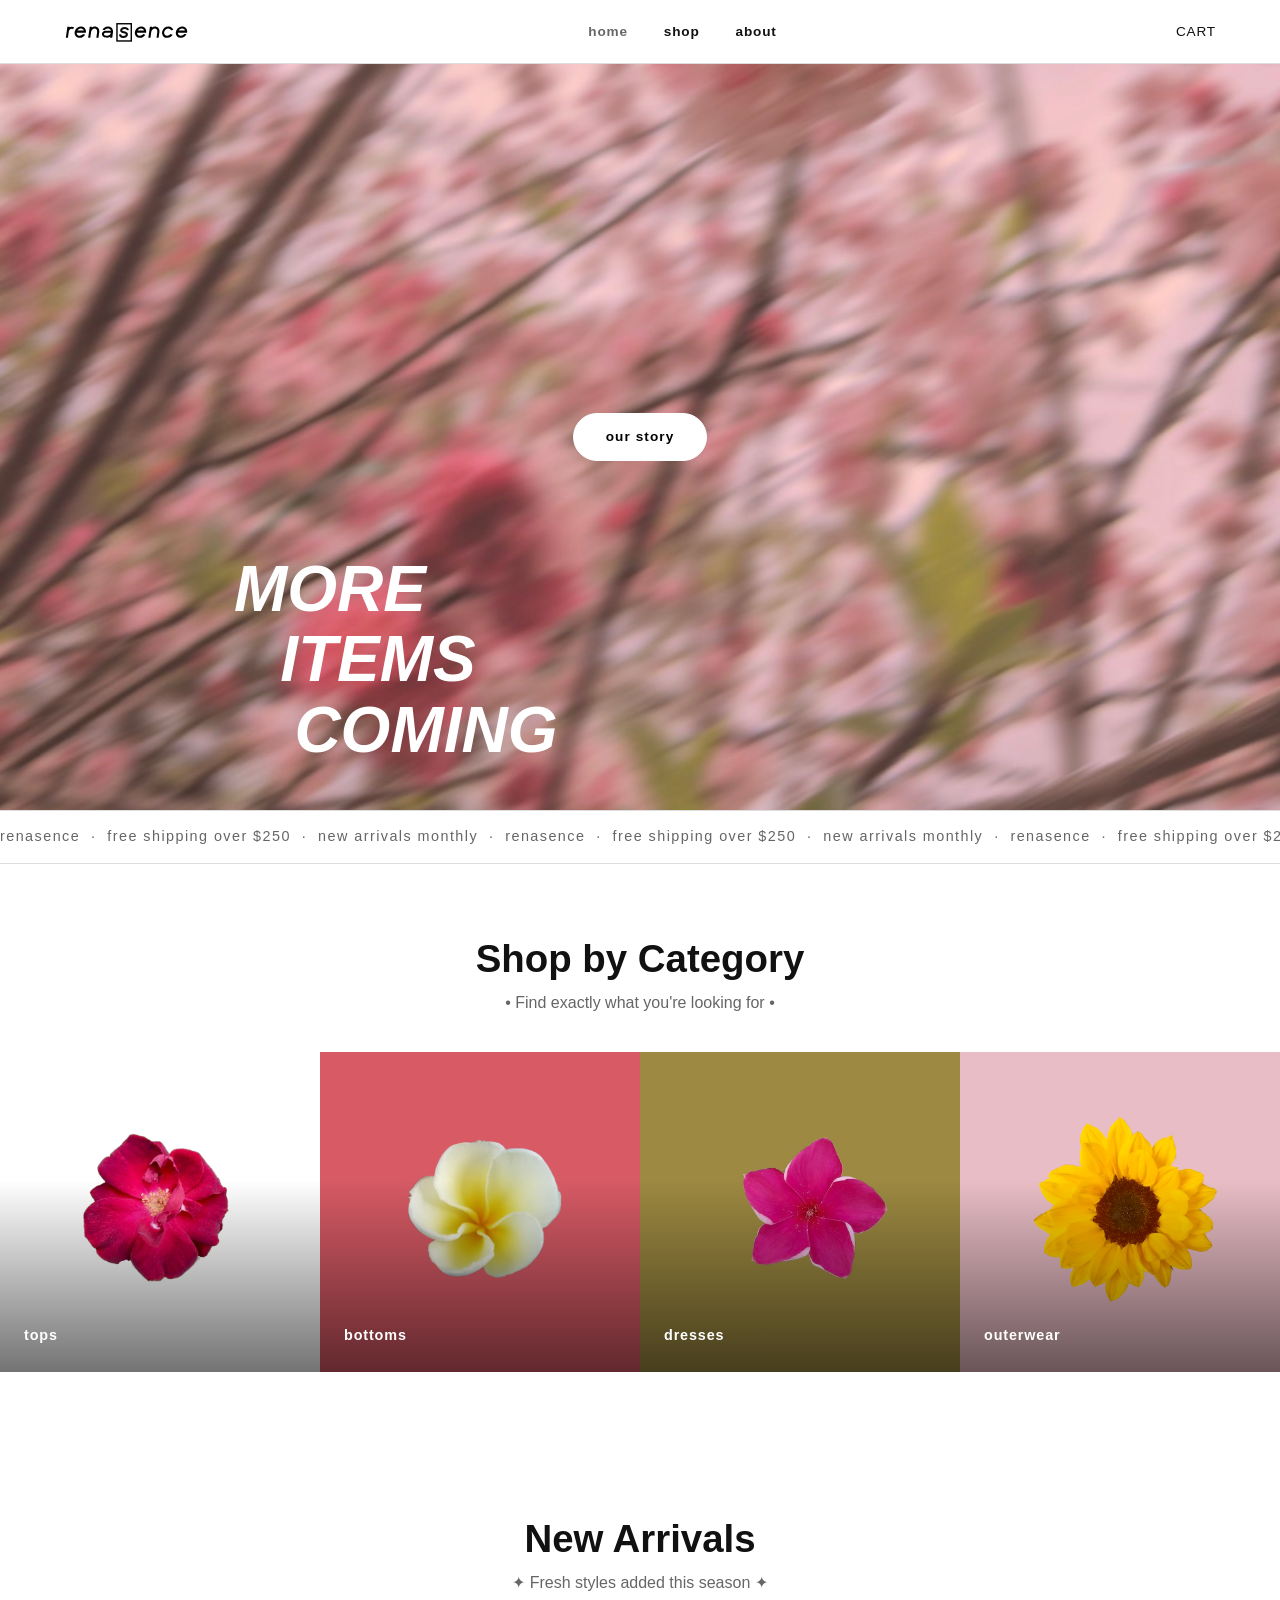
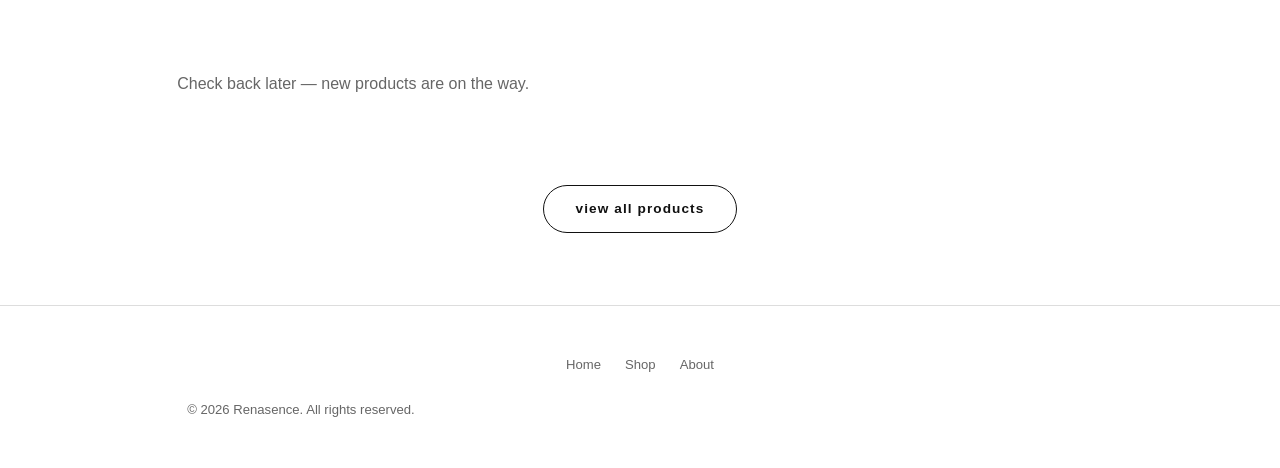
==== commit 19eade56: "Update section titles with new formatting" ====
--- a/index.html
+++ b/index.html
@@ -116,7 +116,7 @@
 
         <div class="section-title">
           <h2>Shop by Category</h2>
-          <p>Find exactly what you're looking for.</p>
+          <p>• Find exactly what you're looking for •</p>
         </div>
 
         <div class="categories-grid">
@@ -165,7 +165,7 @@
 
         <div class="section-title">
           <h2>New Arrivals</h2>
-          <p>Fresh styles added this season.</p>
+          <p>✦ Fresh styles added this season ✦</p>
         </div>
 
         <div class="grid">
--- a/home.css
+++ b/home.css
@@ -22,7 +22,7 @@
      background-size: cover;
      background-position: center;
   */
-  background-image: url("hero.jpg");
+  background-image: url("hero.jpeg");
   background-size: cover;
   background-position: center;
   /* background-color: var(--color-surface);   Placeholder — remove when using an image */
@@ -41,6 +41,36 @@
   margin-inline: auto;   /* Centers the constrained paragraph */
   margin-bottom: 2rem;
   font-size: 1.05rem;
+}
+
+.staggered-text {
+  position: absolute;
+  bottom: 15%;  /* Pulls it slightly up from the very bottom corner */
+  left: 8%;     /* Pulls it slightly out from the very left edge */
+  display: flex;
+  flex-direction: column;
+  
+  /* Font Styling to match the vibe */
+  font-family: "Red Hat Display", sans-serif;
+  font-weight: 600;
+  font-style: italic;
+  font-size: clamp(2rem, 5vw, 4.5rem); /* Scales beautifully across devices */
+  color: #ffffff;
+  line-height: 1.1;
+  text-transform: uppercase;
+}
+
+/* 3. Create the staggered effect */
+.line-1 {
+  padding-left: 0;
+}
+
+.line-2 {
+  padding-left: 1.5em; /* Shifts the second word right */
+}
+
+.line-3 {
+  padding-left: 3em; /* Shifts the third word even further right */
 }
 
 /* Stacked button pair */
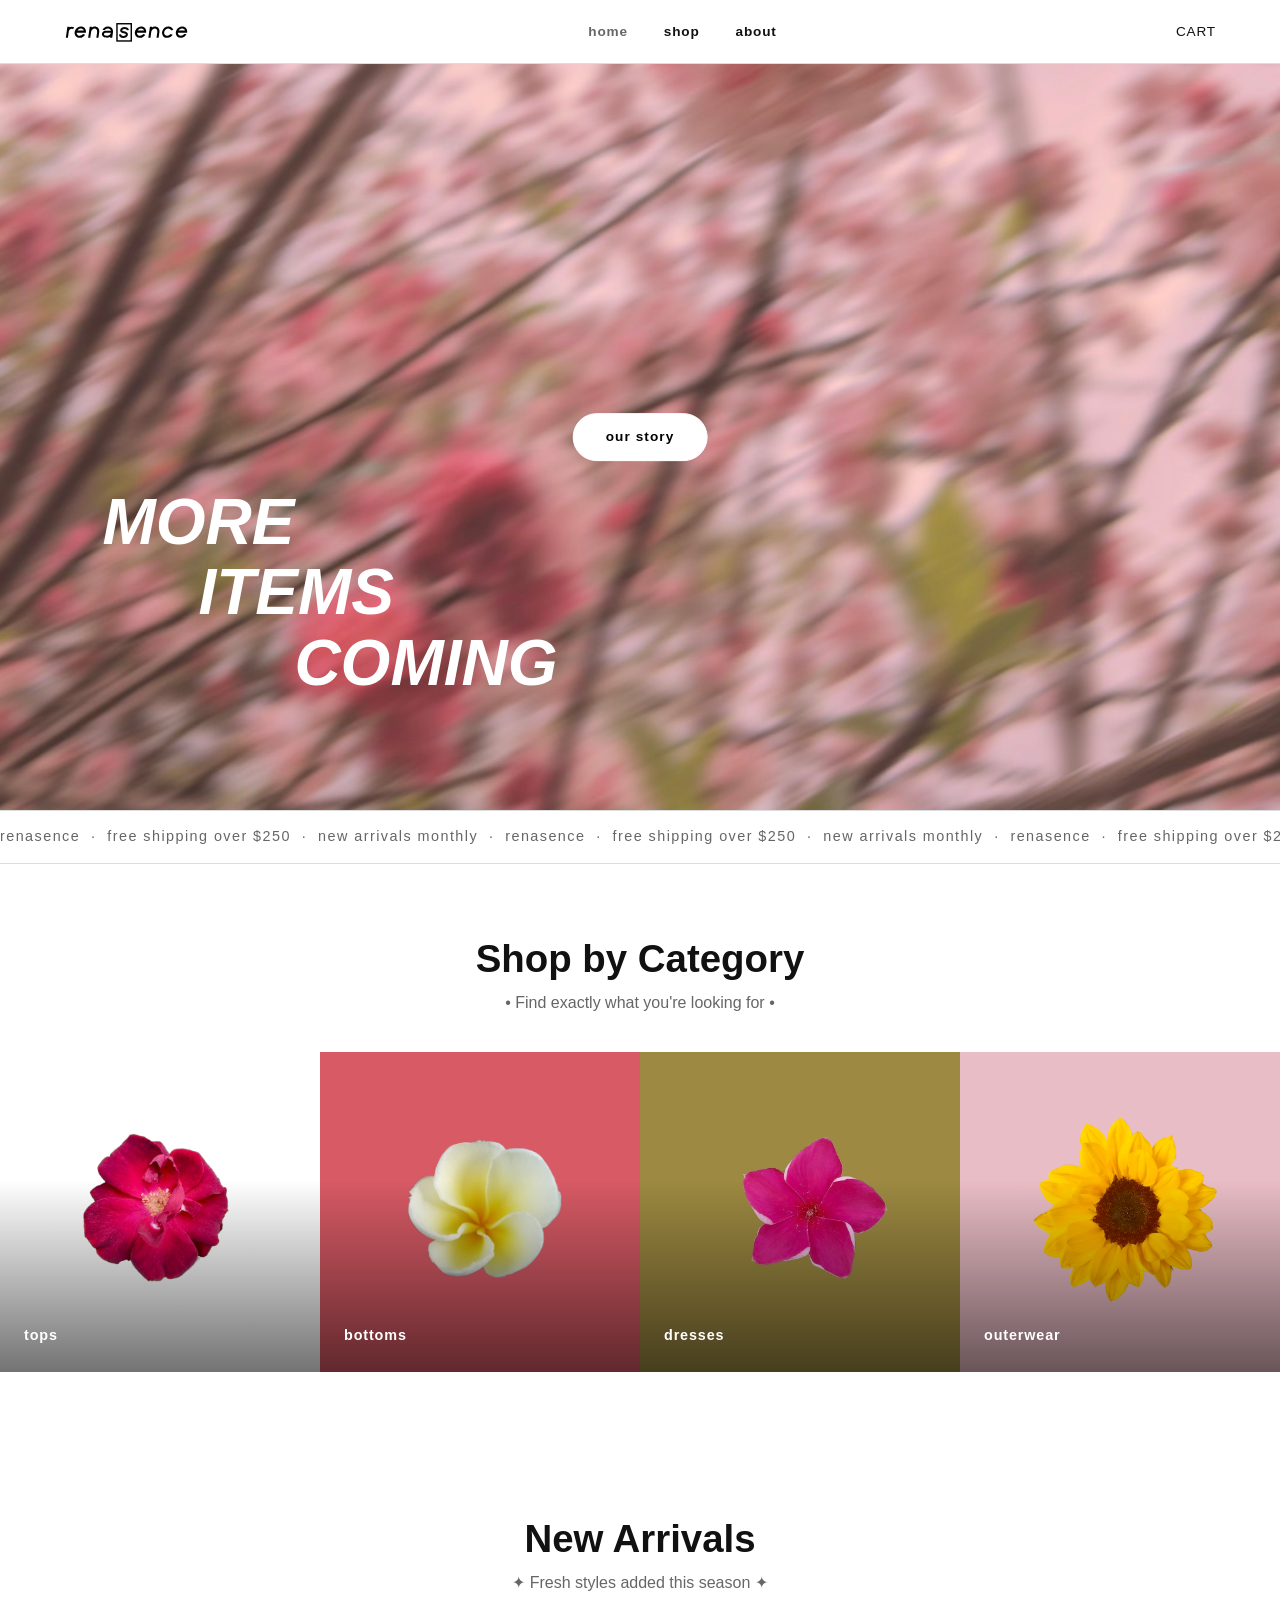
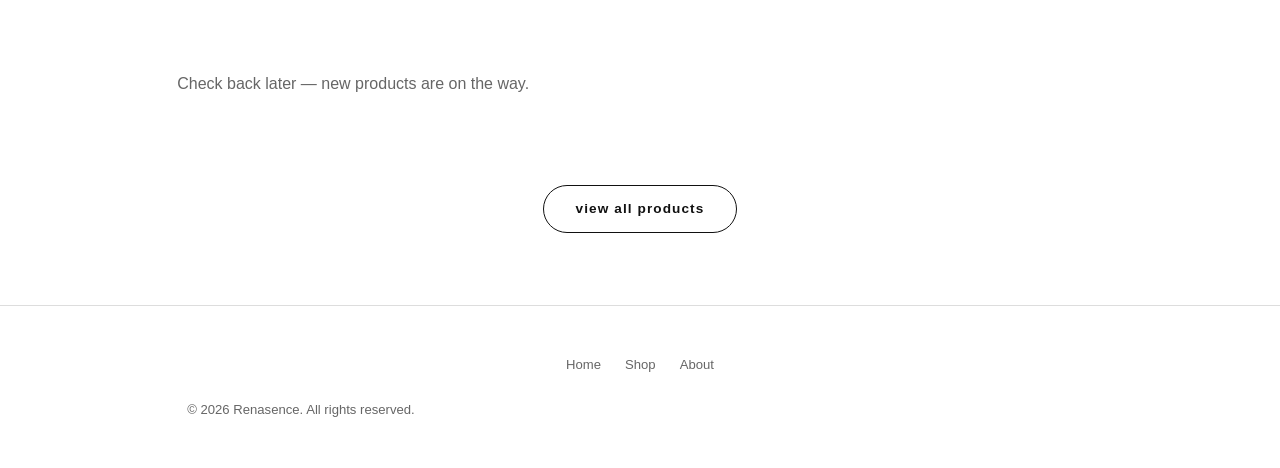
==== commit a216350b: "Refactor hero actions section in index.html" ====
--- a/index.html
+++ b/index.html
@@ -73,7 +73,6 @@
          ============================================================ -->
     <section class="hero">
       <div class="hero-content">
-        <div class="hero-actions">
           <div class="staggered-text">
             <span class="line-1">MORE</span>
             <span class="line-2">ITEMS</span>
@@ -82,8 +81,9 @@
           <!-- Primary CTA — links to the shop -->
           <!-- <a href="products.html" class="btn btn-light">Shop Now</a> -->
           <!-- Secondary CTA — optional; links to about page -->
-          <a href="about.html" class="btn btn-light">Our Story</a>
-        </div>
+          <div class="hero-actions">
+            <a href="about.html" class="btn btn-light">Our Story</a>
+          </div>
       </div>
     </section><!-- /hero -->
 
--- a/home.css
+++ b/home.css
@@ -10,77 +10,81 @@
    Full-viewport banner at the top of the home page.
    ------------------------------------------------------------ */
 .hero {
-  min-height: calc(90vh - var(--nav-height));  /* Nearly full screen */
-  display: flex;
+  min-height: calc(90vh - var(--nav-height));
+  
+  /* 1. CRITICAL: This anchors your absolute text and buttons inside the image */
+  position: relative; 
+  /* display: flex;
   align-items: center;
   justify-content: center;
-  text-align: center;
-
-  /* --- Background ---
-     Replace this with your hero image:
-     background-image: url('images/hero.jpg');
-     background-size: cover;
-     background-position: center;
-  */
+  text-align: center; */
   background-image: url("hero.jpeg");
   background-size: cover;
   background-position: center;
-  /* background-color: var(--color-surface);   Placeholder — remove when using an image */
-}
-
-.hero-content {
-  max-width: 640px;
-  padding: var(--gap);
-}
-
-.hero-content h1 {
-  margin-bottom: 1rem;
-}
-
-.hero-content p {
-  margin-inline: auto;   /* Centers the constrained paragraph */
-  margin-bottom: 2rem;
-  font-size: 1.05rem;
-}
+}
+
+/* --- DESKTOP STYLING --- */
 
 .staggered-text {
   position: absolute;
-  bottom: 15%;  /* Pulls it slightly up from the very bottom corner */
-  left: 8%;     /* Pulls it slightly out from the very left edge */
+  /* 2. Lock it to the bottom left for desktop (IMG_0326.jpeg) */
+  bottom: 15%;  
+  left: 8%;     
+  right: auto;  /* Clears any accidental right pinning */
+  top: auto;
+  transform: none;
   display: flex;
   flex-direction: column;
+  text-align: left; /* Overrides any centered inheriting text */
   
-  /* Font Styling to match the vibe */
-  font-family: "Red Hat Display", sans-serif;
+  font-family: 'Red Hat Display', sans-serif;
   font-weight: 600;
   font-style: italic;
-  font-size: clamp(2rem, 5vw, 4.5rem); /* Scales beautifully across devices */
+  font-size: clamp(2rem, 5vw, 4.5rem); 
   color: #ffffff;
   line-height: 1.1;
   text-transform: uppercase;
 }
 
-/* 3. Create the staggered effect */
-.line-1 {
-  padding-left: 0;
-}
-
-.line-2 {
-  padding-left: 1.5em; /* Shifts the second word right */
-}
-
-.line-3 {
-  padding-left: 3em; /* Shifts the third word even further right */
-}
-
-/* Stacked button pair */
+/* Staggered effect */
+.line-1 { padding-left: 0; }
+.line-2 { padding-left: 1.5em; }
+.line-3 { padding-left: 3em; }
+
+/* Desktop button placement (Centered) */
 .hero-actions {
-  display: flex;
-  gap: var(--gap);
-  justify-content: center;
-  flex-wrap: wrap;    /* Stacks on very small screens */
-}
-
+  position: absolute;
+  top: 50%;
+  left: 50%;
+  transform: translate(-50%, -50%);
+}
+
+
+/* --- MOBILE / VERTICAL STYLING (Untitled presentation.jpg) --- */
+@media (max-width: 768px) {
+
+  .staggered-text {
+    /* 1. Force it away from the bottom and up to the top left/center */
+    bottom: auto !important; 
+    top: 15% !important;   
+    left: 15% !important;  /* Higher % pushes it closer to center, lower pushes left */
+    right: auto !important;
+    
+    /* 2. Tighten text & stagger so it fits on narrow portrait screens */
+    font-size: 2.8rem !important; 
+  }
+
+  .line-2 { padding-left: 0.8em !important; }
+  .line-3 { padding-left: 1.6em !important; }
+
+  /* Position the button perfectly at the bottom center */
+  .hero-actions {
+    top: auto !important;        
+    bottom: 12% !important;      
+    left: 50% !important;        
+    transform: translateX(-50%) !important; 
+  }
+}
 
 /* ------------------------------------------------------------
    FEATURED CATEGORIES SECTION
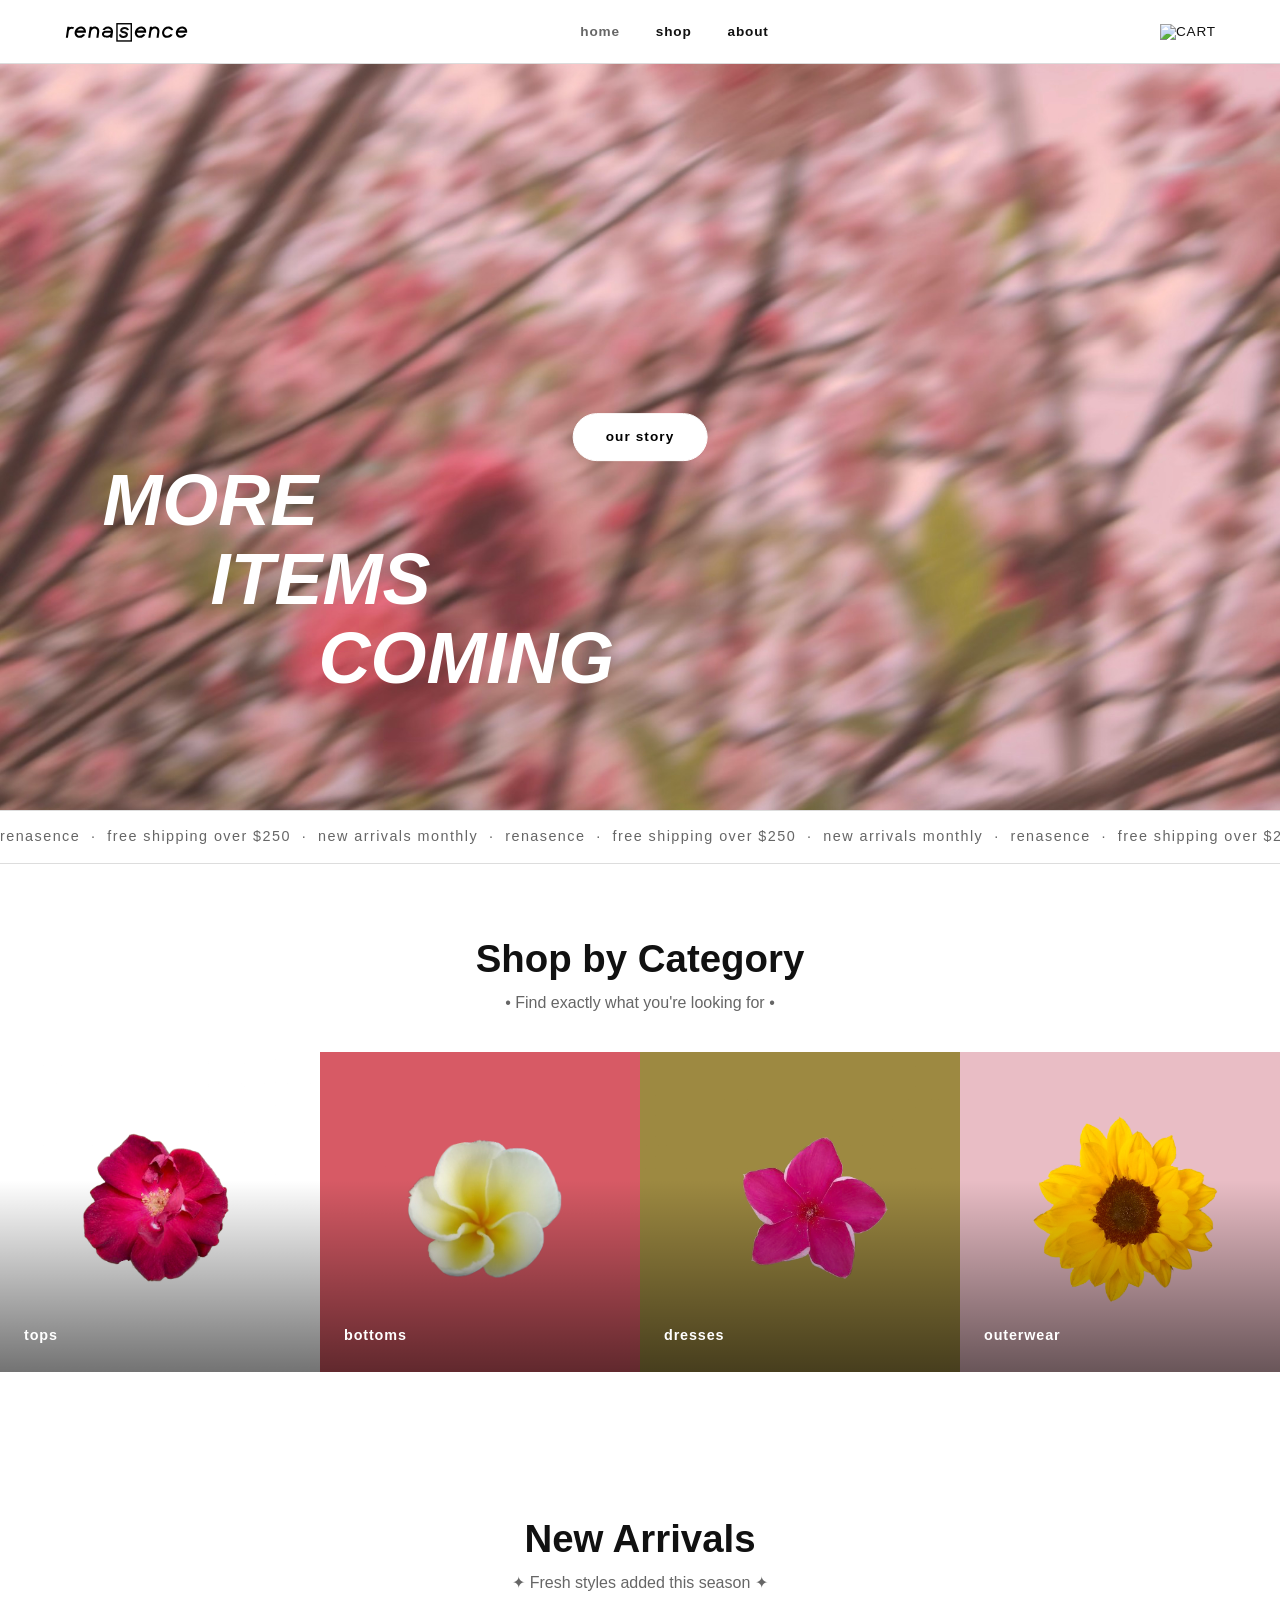
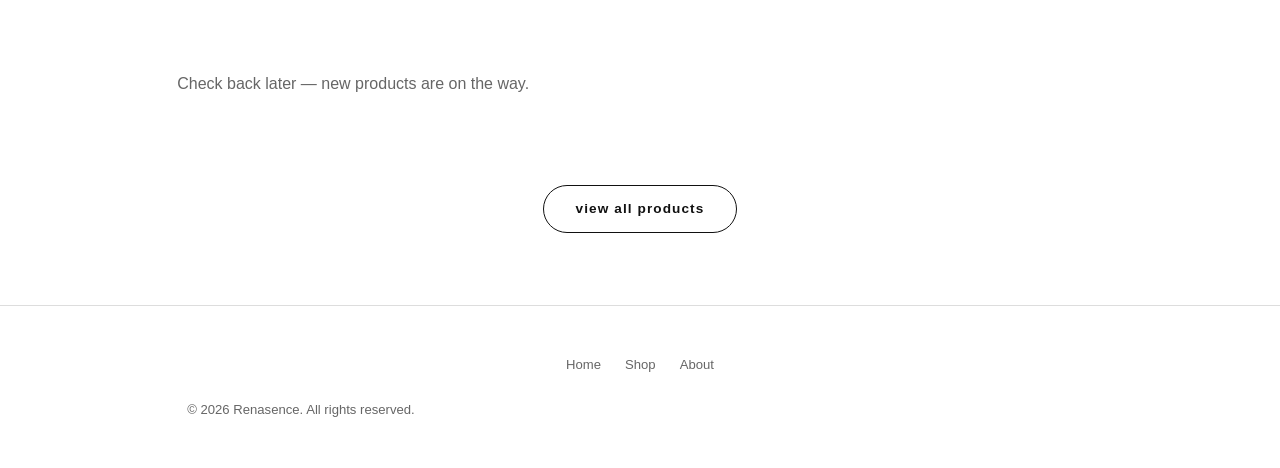
==== commit db3e4b80: "Replace cart text with cart icon image" ====
--- a/index.html
+++ b/index.html
@@ -49,7 +49,7 @@
       </ul>
 <!-- Cart button — opens the cart drawer -->
       <button class="cart-nav-btn" onclick="Cart.open()" aria-label="Open cart">
-        Cart
+        <img src="cart-icon.svg" alt="Cart" class="cart-icon">
         <span class="cart-badge" id="cart-badge" aria-live="polite"></span>
       </button>
       <!-- Hamburger button — visible only on mobile -->
--- a/home.css
+++ b/home.css
@@ -40,7 +40,7 @@
   font-family: 'Red Hat Display', sans-serif;
   font-weight: 600;
   font-style: italic;
-  font-size: clamp(2rem, 5vw, 4.5rem); 
+  font-size: clamp(2rem, 8vw, 4.5rem); 
   color: #ffffff;
   line-height: 1.1;
   text-transform: uppercase;
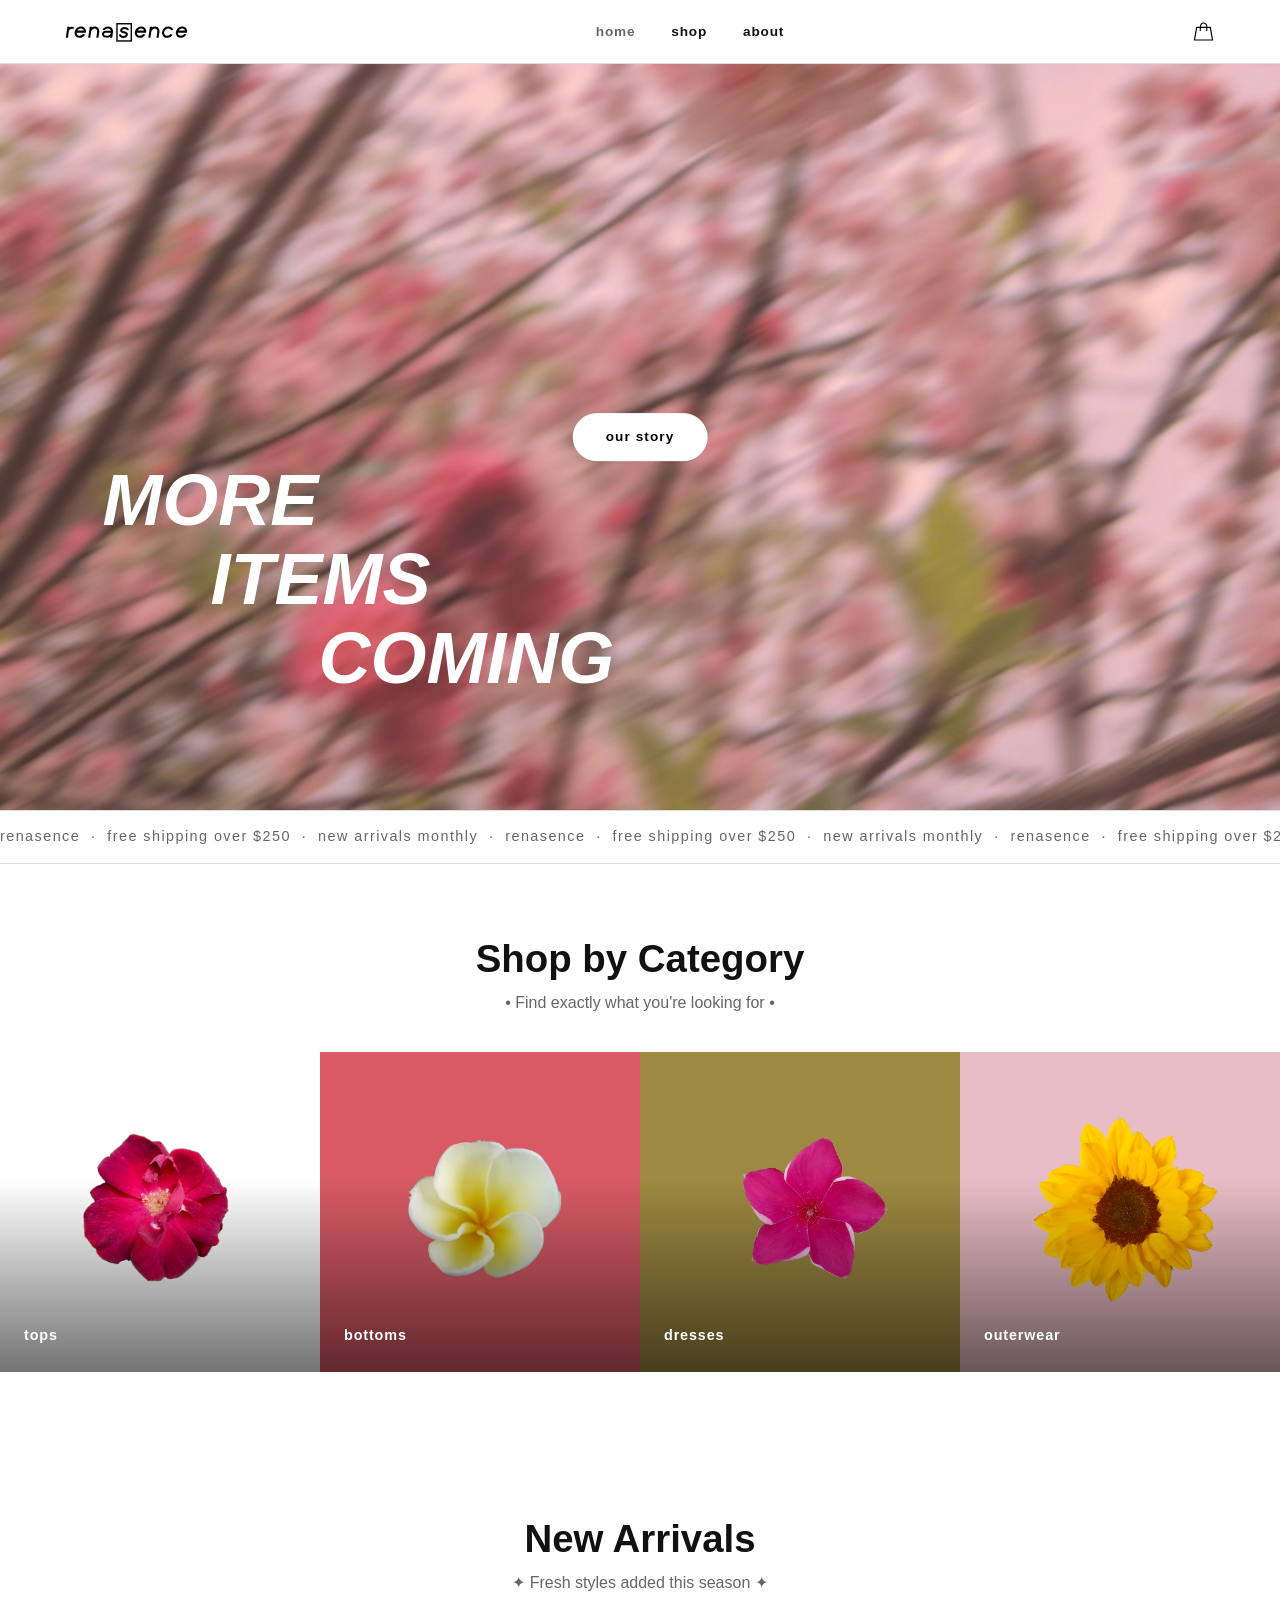
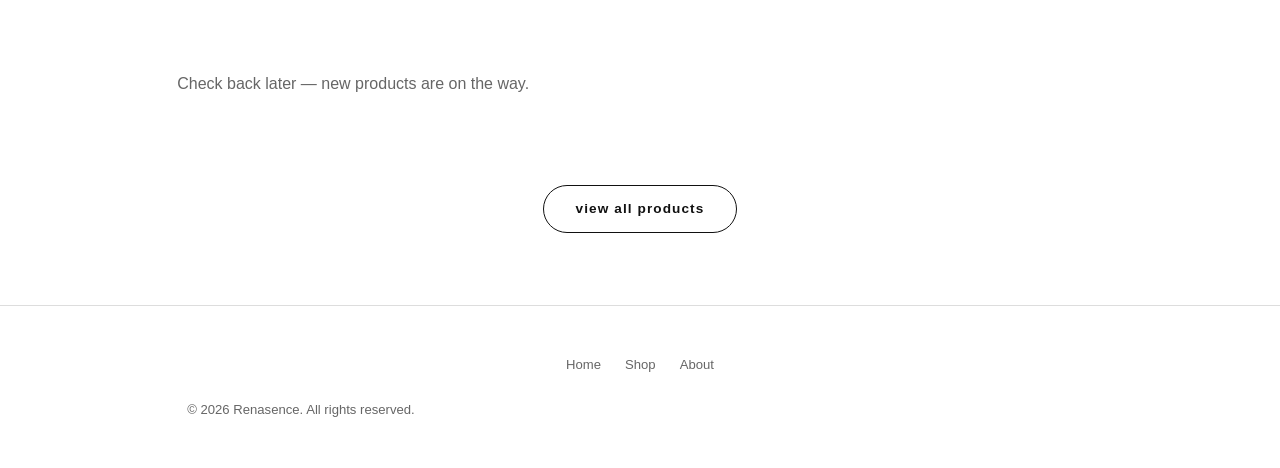
==== commit 360bf6e4: "Add favicon link to index.html" ====
--- a/index.html
+++ b/index.html
@@ -4,6 +4,8 @@
   <meta charset="UTF-8">
   <meta name="viewport" content="width=device-width, initial-scale=1.0">
 
+  <link rel="icon" type="image/svg+xml" href="favicon.svg">
+  
   <!-- Page title shown in the browser tab -->
   <title>Renasence</title>
 
--- a/style.css
+++ b/style.css
@@ -268,6 +268,18 @@
   transition: transform var(--transition), opacity var(--transition);
 }
 
+.cart-icon {
+  height: 25px;          /* ← adjust this to resize the logo */
+  width: auto;
+  display: block;
+}
+
+.cart-nav-btn {
+  display: inline-flex;
+  padding: 0;
+  border: none;
+  background: none;
+}
 
 /* ------------------------------------------------------------
    FOOTER
